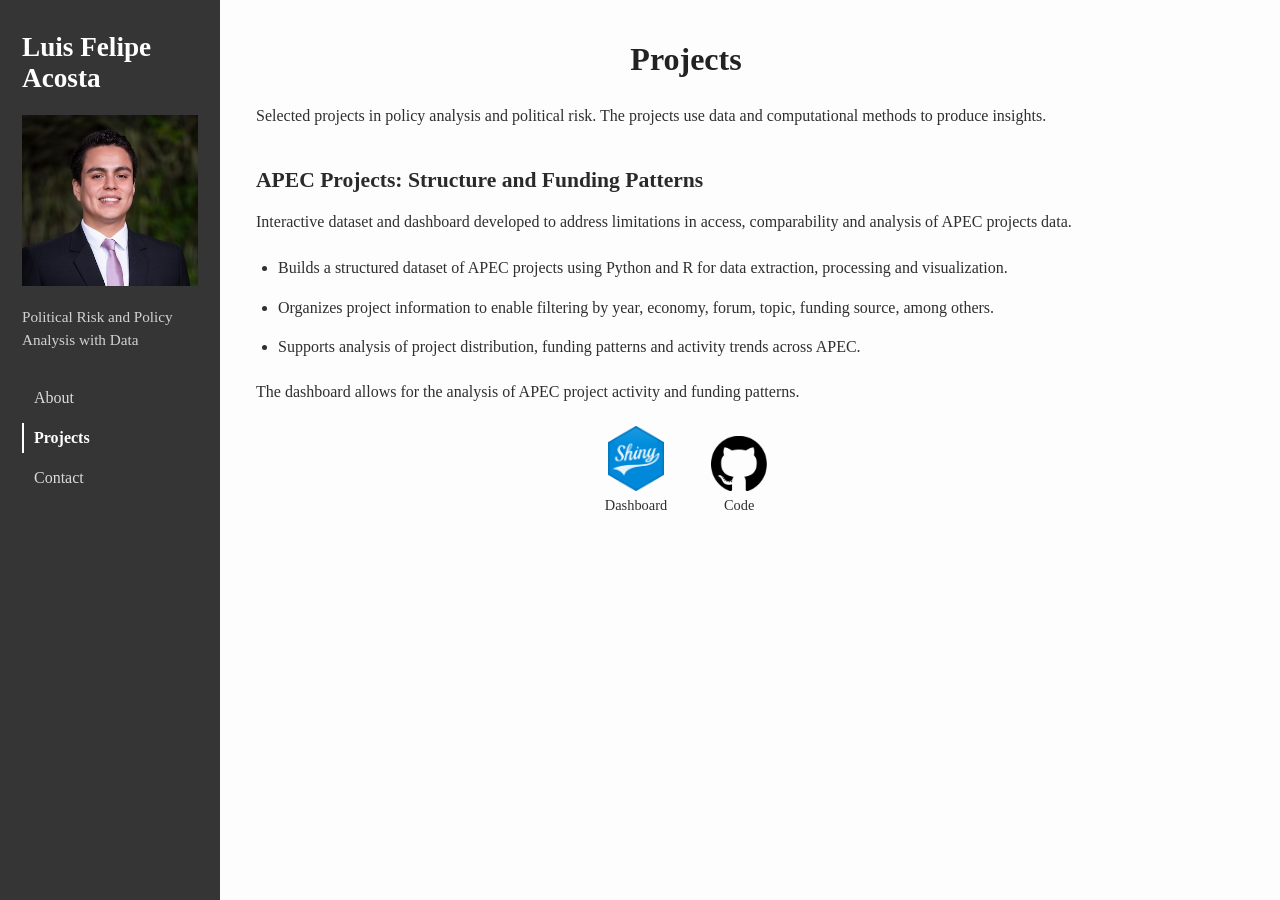
==== projects.html @ 73024186 "Initial commit" ====
<!DOCTYPE html>
<html lang="en">
<head>
  <meta charset="UTF-8">
  <meta name="viewport" content="width=device-width, initial-scale=1.0">
  <title>Luis Felipe Acosta | Projects</title>
  <link rel="stylesheet" href="assets/css/style.css">
</head>
<body>
  <button class="menu-toggle" aria-label="Toggle navigation" aria-expanded="false">
    <span></span>
    <span></span>
    <span></span>
  </button>

<aside class="sidebar" id="sidebar">
  <div class="sidebar-inner">

    <div class="site-title">Luis Felipe Acosta</div>

    <img src="assets/images/profile.jpeg" 
         alt="Luis Felipe Acosta" 
         class="profile-photo-sidebar">

    <div class="site-subtitle">
      Political Risk and Policy Analysis with Data
    </div>

    <nav class="nav">
      <a href="index.html">About</a>
      <a href="projects.html" class="active">Projects</a>
      <a href="contact.html">Contact</a>
    </nav>

  </div>
</aside>

<main class="content">
  <div class="content-inner">

    <div style="max-width: 860px; margin: 0 auto;">
      <h1 style="text-align: center;">Projects</h1>

      <p style="text-align: justify;">
        Selected projects in policy analysis and political risk. The projects use data and computational methods to produce insights.
      </p>

      <h2 style="text-align: justify;">APEC Projects: Structure and Funding Patterns</h2>

      <p style="text-align: justify;">
        Interactive dataset and dashboard developed to address limitations in access, comparability and analysis of APEC projects data.
      </p>

      <ul style="text-align: left; line-height: 1.75;">
        <li>Builds a structured dataset of APEC projects using Python and R for data extraction, processing and visualization.</li>
        <li>Organizes project information to enable filtering by year, economy, forum, topic, funding source, among others.</li>
        <li>Supports analysis of project distribution, funding patterns and activity trends across APEC.</li>
      </ul>

      <p style="text-align: justify;">
        The dashboard allows for the analysis of APEC project activity and funding patterns.
      </p>
      
      <p style="text-align: center; margin-top: 20px;">
        
        <span style="display: inline-block; margin: 0 20px; text-align: center;">
          
          <a href="https://lfacostaz.shinyapps.io/dashboard_proyectos_apec/" target="_blank">
            
            <img src="assets/images/icons/shiny.png" 
            alt="Shiny Dashboard"
            style="width: 56px; display: block; margin: 0 auto;">
          
          </a>

          <span style="font-size: 0.9rem;">Dashboard</span>
       
        </span>
        
        <span style="display: inline-block; margin: 0 20px; text-align: center;">
         
          <a href="https://github.com/lfacostaz/dashboard-apec-projects" target="_blank">
            
            <img src="assets/images/icons/github.png" 
            alt="GitHub Repository" 
            style="width: 56px; display: block; margin: 0 auto;">
          
          </a>
         
          <span style="font-size: 0.9rem;">Code</span>
       
        </span>
      
      </p>
   
    </div>
  
  </div>
</main>

  <script>
    const toggleButton = document.querySelector(".menu-toggle");
    const sidebar = document.querySelector("#sidebar");

    toggleButton.addEventListener("click", () => {
      sidebar.classList.toggle("open");
      const expanded = toggleButton.getAttribute("aria-expanded") === "true";
      toggleButton.setAttribute("aria-expanded", String(!expanded));
    });
  </script>
</body>
</html>
---- assets/css/style.css ----
/* ===== Base ===== */

* {
  box-sizing: border-box;
}

html, body {
  margin: 0;
  padding: 0;
  font-family: Georgia, "Times New Roman", serif;
  color: #2f2f2f;
  background-color: #fdfdfd;
}

body {
  min-height: 100vh;
}

/* ===== Sidebar ===== */

.sidebar {
  position: fixed;
  top: 0;
  left: 0;
  width: 220px;
  height: 100vh;
  background-color: #353535;
  color: #ffffff;
  padding: 32px 22px;
  overflow-y: auto;
  z-index: 1000;
}

.sidebar-inner {
  display: flex;
  flex-direction: column;
  gap: 20px;
}

.site-title {
  font-size: 1.7rem;
  font-weight: 700;
  line-height: 1.15;
  color: #ffffff;
}

.site-subtitle {
  font-size: 0.95rem;
  line-height: 1.5;
  color: rgba(255, 255, 255, 0.78);
}

.nav {
  display: flex;
  flex-direction: column;
  gap: 10px;
  margin-top: 12px;
}

.nav a {
  color: rgba(255, 255, 255, 0.82);
  text-decoration: none;
  font-size: 1rem;
  padding: 6px 0;
  border-left: 2px solid transparent;
  padding-left: 10px;
  transition: color 0.2s ease, border-color 0.2s ease;
}

.nav a:hover {
  color: #ffffff;
}

.nav a.active {
  color: #ffffff;
  border-left-color: #ffffff;
  font-weight: 600;
}

/* ===== Main content ===== */

.content {
  margin-left: 220px;
  padding: 40px 36px;
}

.content-inner {
  max-width: 860px;
}

.content h1 {
  margin-top: 0;
  margin-bottom: 24px;
  font-size: 2rem;
  line-height: 1.2;
  color: #222222;
}

.content h2 {
  margin-top: 36px;
  margin-bottom: 14px;
  font-size: 1.35rem;
  line-height: 1.3;
  color: #2a2a2a;
}

.content p {
  margin: 0 0 18px 0;
  line-height: 1.75;
  text-align: justify;
}

.content ul {
  margin: 0 0 18px 22px;
  padding: 0;
}

.content li {
  margin-bottom: 12px;
  line-height: 1.7;
  text-align: justify;
}

.content a {
  color: #267cb9;
  text-decoration: none;
}

.content a:hover {
  text-decoration: underline;
}

.profile-photo {
  width: 200px;
  border-radius: 8px;
  display: block;
  margin: 0 auto 28px auto;
}

.project-links,
.contact-links {
  text-align: left;
}

.project-links span,
.contact-links span {
  color: #7a7a7a;
  margin: 0 6px;
}

/* ===== Mobile menu button ===== */

.menu-toggle {
  display: none;
  position: fixed;
  top: 16px;
  left: 16px;
  width: 46px;
  height: 46px;
  border: none;
  border-radius: 6px;
  background-color: #353535;
  padding: 10px;
  cursor: pointer;
  z-index: 1200;
}

.menu-toggle span {
  display: block;
  width: 100%;
  height: 2px;
  background-color: #ffffff;
  margin: 5px 0;
}

/* ===== Responsive ===== */

@media (max-width: 767px) {
  .menu-toggle {
    display: block;
  }

  .sidebar {
    transform: translateX(-100%);
    transition: transform 0.25s ease;
    width: 220px;
  }

  .sidebar.open {
    transform: translateX(0);
  }

  .content {
    margin-left: 0;
    padding: 80px 22px 32px 22px;
  }

  .content-inner {
    max-width: 100%;
  }

  .content h1 {
    font-size: 1.75rem;
  }

  .profile-photo {
    width: 180px;
  }
}
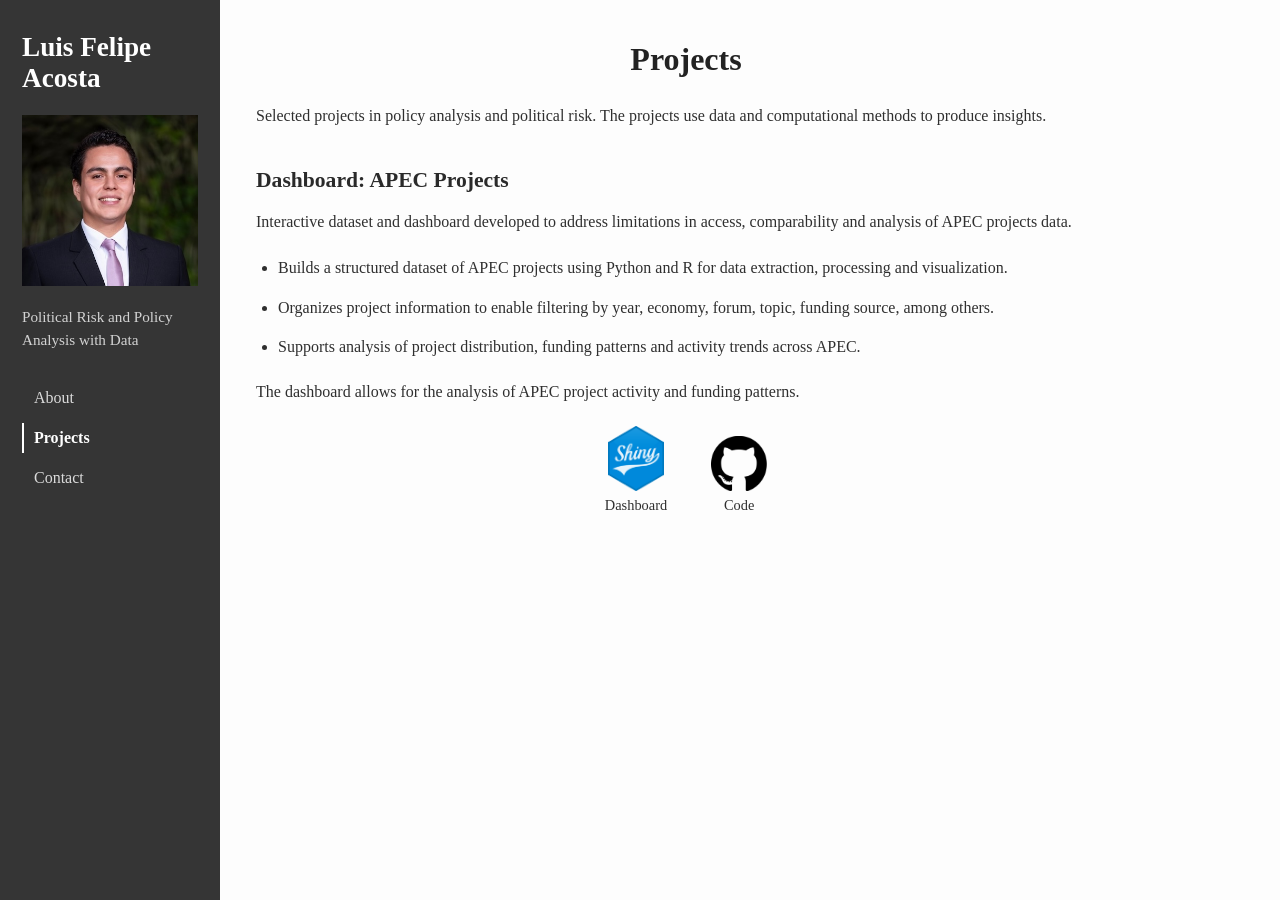
==== commit 599a2c93: "Update projects.html" ====
--- a/projects.html
+++ b/projects.html
@@ -45,7 +45,7 @@
         Selected projects in policy analysis and political risk. The projects use data and computational methods to produce insights.
       </p>
 
-      <h2 style="text-align: justify;">APEC Projects: Structure and Funding Patterns</h2>
+      <h2 style="text-align: justify;">Dashboard: APEC Projects</h2>
 
       <p style="text-align: justify;">
         Interactive dataset and dashboard developed to address limitations in access, comparability and analysis of APEC projects data.
@@ -65,7 +65,7 @@
         
         <span style="display: inline-block; margin: 0 20px; text-align: center;">
           
-          <a href="https://lfacostaz.shinyapps.io/dashboard_proyectos_apec/" target="_blank">
+          <a href="https://lfacostaz.shinyapps.io/dashboard-apec-projects/" target="_blank">
             
             <img src="assets/images/icons/shiny.png" 
             alt="Shiny Dashboard"
